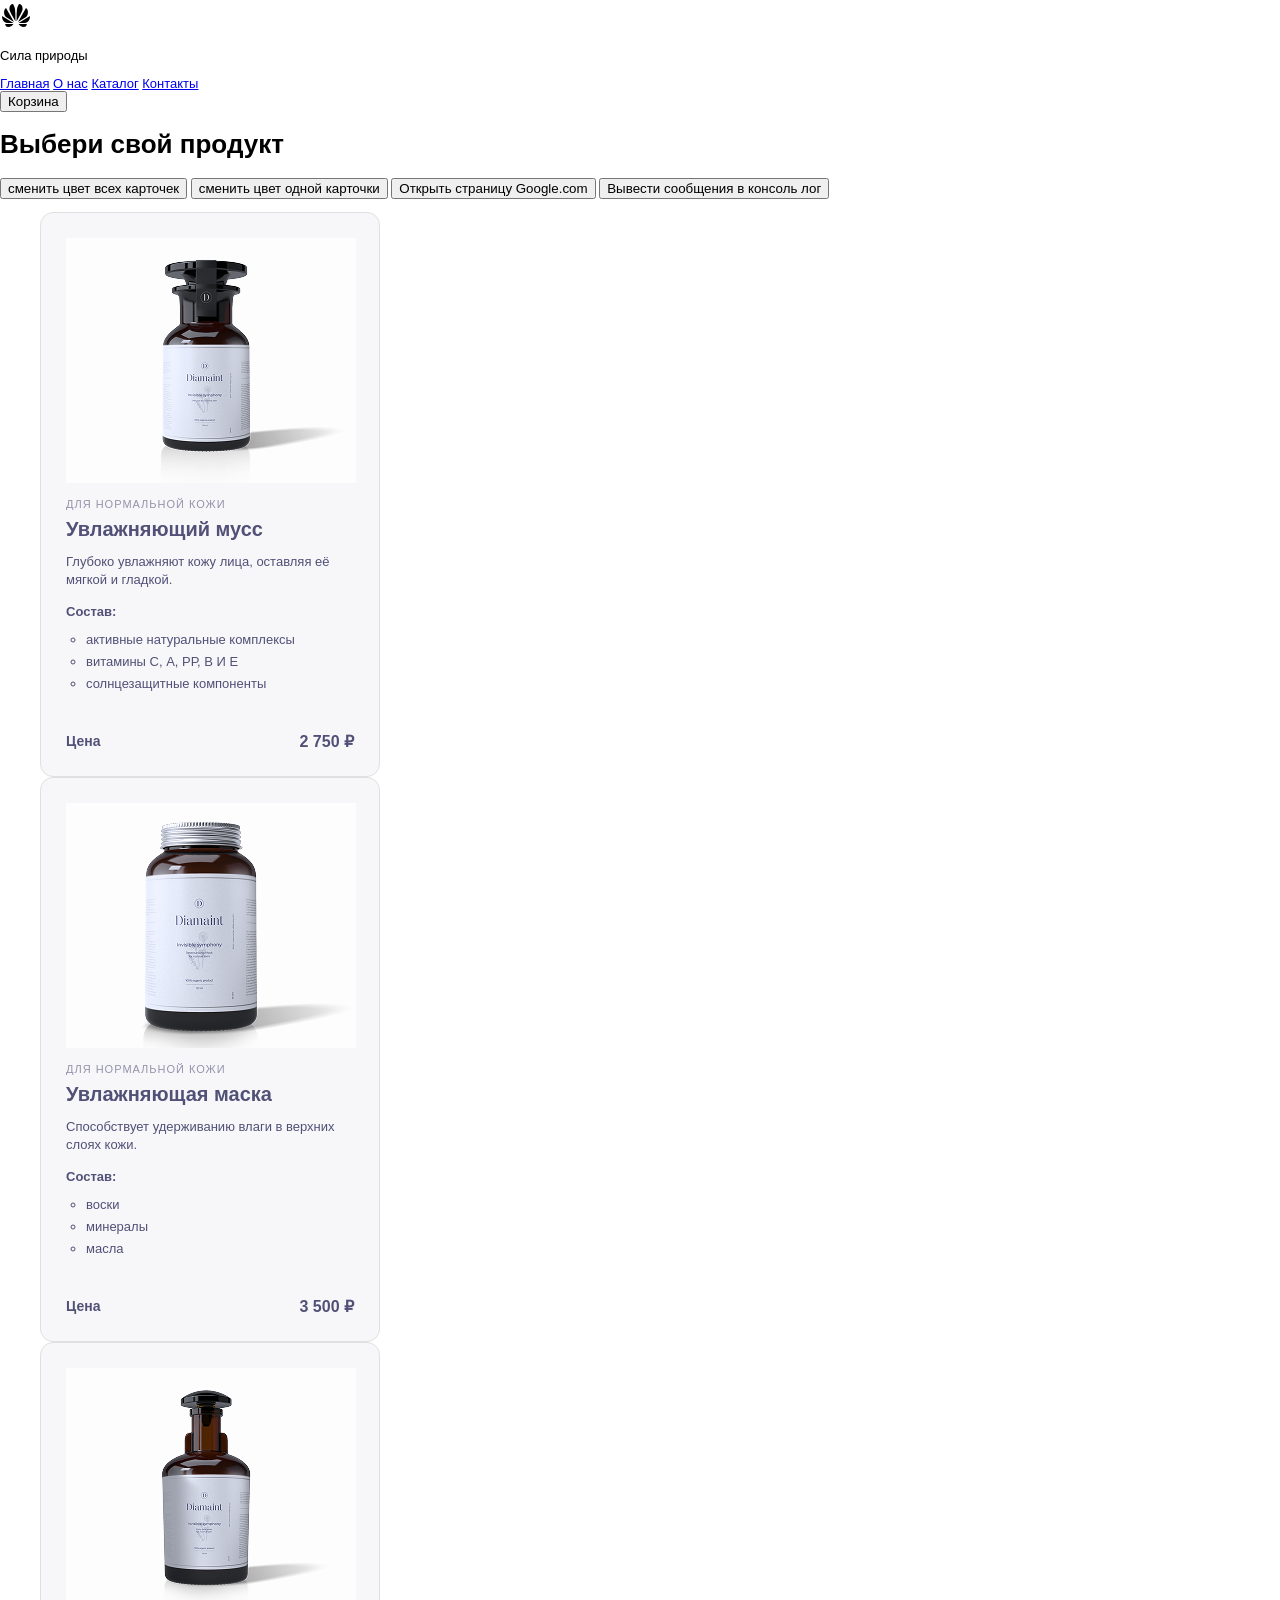
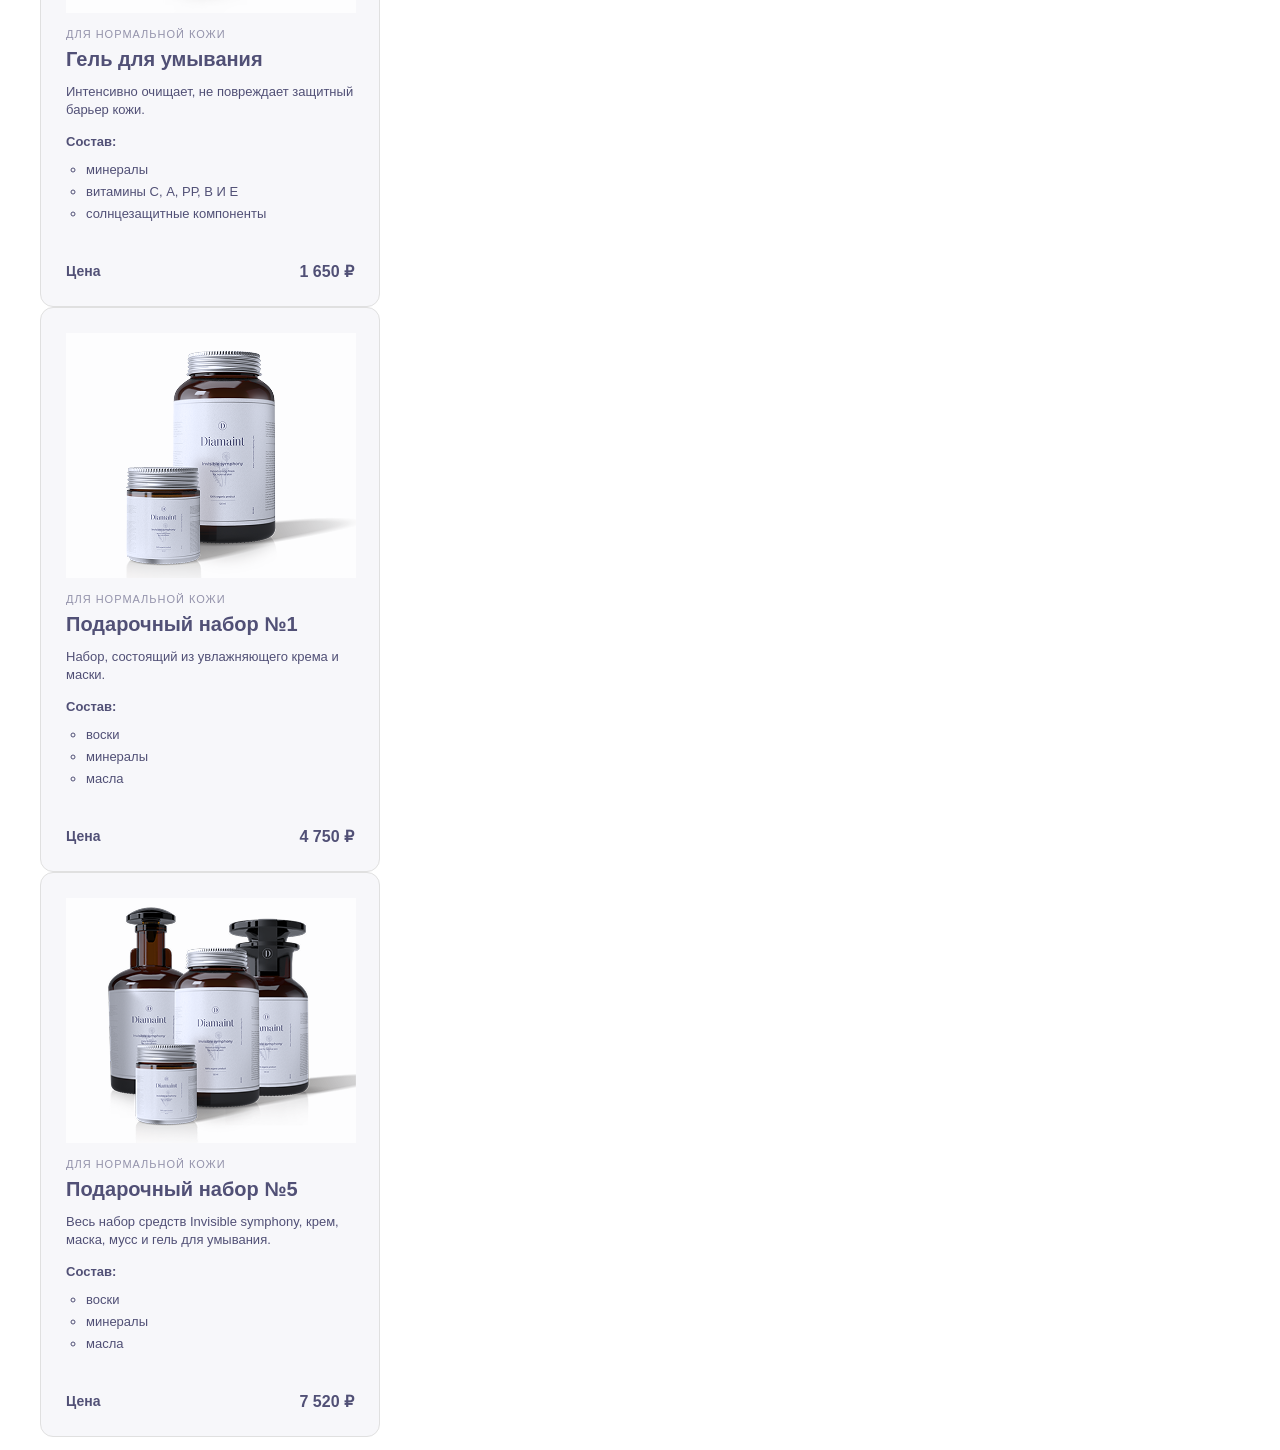
==== index.html @ 5fe81c6a "Merge branch 'main' into feature/06-homework" ====
<!DOCTYPE html>
<html lang="en">
<head>
    <meta charset="UTF-8">
    <meta name="viewport" content="width=device-width, initial-scale=1.0">
    <link rel="stylesheet" href="style.css">
    <title>Увлажняющий мусс</title>
</head>
<body>
    <header class="header">
        <div class="header__container">

        <div class="header__logo-container">
            <img src="img/ic2.png" alt="#" class="header__logo-img">
            <p class="header__logo-text">Сила природы</p>
         </div>

         <nav class="header__menu">
            <a href="#" class="header__menu-link">Главная</a>
            <a href="#" class="header__menu-link">О нас</a>
            <a href="#" class="header__menu-link">Каталог</a>
            <a href="#" class="header__menu-link">Контакты</a>
        </nav>
        <button class="header__cart-btn">Корзина</button>

    </header>

    <main class="catalog-container">
       
        <h1 class="catalog-title">Выбери свой продукт</h1>
         <button id="change-color-all-card">сменить цвет  всех карточек</button>
         <button id="change-color-first-card">сменить цвет одной карточки</button>
         <button id="open-gogle">Открыть страницу Google.com</button>
          <button id="autput-console-log">Вывести сообщения в консоль лог</button>
        

        <ul class="product-grid">
            
            
            <!-- Карточка 1 -->
            <li class="product-card product-card--featured">
                <img src="img/photo 1 (1).png" class="product-card__image" alt="Товар Увлажняющий мусс"/>
                <span class="product-card__category">для нормальной кожи</span>
                <h2 class="product-card__title">Увлажняющий мусс</h2>
                <p class="product-card__description">Глубоко увлажняют кожу лица, оставляя её мягкой и гладкой.</p>
                <span class="product-card__compound-label">Состав:</span>
                <ul class="product-card__composition">
                    <li>активные натуральные комплексы</li>
                    <li>витамины С, А, РР, В И Е</li>
                    <li>солнцезащитные компоненты</li>
                </ul>
                <div class="product-card__price-block">
                    <b class="product-card__price-text">Цена</b>
                    <span class="product-card__price-value">2 750 ₽</span>
                </div>   
            </li>

            <!-- Карточка 2 -->
            <li class="product-card">
                <img src="img/photo 2.png" class="product-card__image" alt="Товар Увлажняющая маска" />
                <span class="product-card__category">для нормальной кожи</span>
                <h2 class="product-card__title">Увлажняющая маска</h2>
                <p class="product-card__description">Способствует удерживанию влаги в верхних слоях кожи.</p>
                <span class="product-card__compound-label">Состав:</span>
                <ul class="product-card__composition">
                    <li>воски</li>
                    <li>минералы</li>
                    <li>масла</li>
                </ul>
                <div class="product-card__price-block">
                    <b class="product-card__price-text">Цена</b>
                    <span class="product-card__price-value">3 500 ₽</span>
                </div>    
            </li>
            
            <!-- Карточка 3 -->
            <li class="product-card">
                <img src="img/photo 3.png" class="product-card__image" alt="Товар Гель для умывания"/>
                <span class="product-card__category">для нормальной кожи</span>
                <h2 class="product-card__title">Гель для умывания</h2>
                <p class="product-card__description">Интенсивно очищает, не повреждает защитный барьер кожи.</p>
                <span class="product-card__compound-label">Состав:</span>
                <ul class="product-card__composition">
                    <li>минералы</li>
                    <li>витамины С, А, РР, В И Е</li>
                    <li>солнцезащитные компоненты</li>
                </ul>
                <div class="product-card__price-block">
                    <b class="product-card__price-text">Цена</b>
                    <span class="product-card__price-value">1 650 ₽</span>
                </div>     
            </li>

            <!-- Карточка 4 -->
            <li class="product-card">
                <img src="img/photo 4.png" class="product-card__image" alt="Товар Подарочный набор №1"/>
                <span class="product-card__category">для нормальной кожи</span>
                <h2 class="product-card__title">Подарочный набор №1</h2>
                <p class="product-card__description">Набор, состоящий из увлажняющего крема и маски.</p>
                <span class="product-card__compound-label">Состав:</span>
                <ul class="product-card__composition">
                    <li>воски</li>
                    <li>минералы</li>
                    <li>масла</li>
                </ul>
                <div class="product-card__price-block">
                    <b class="product-card__price-text">Цена</b>
                    <span class="product-card__price-value">4 750 ₽</span>
                </div>     
            </li>

            <!-- Карточка 5 -->
            <li class="product-card">
                <img src="img/photo 5.png" class="product-card__image" alt="Товар Подарочный набор №5"/>
                <span class="product-card__category">для нормальной кожи</span>
                <h2 class="product-card__title">Подарочный набор №5</h2>
                <p class="product-card__description">Весь набор средств Invisible symphony, крем, маска, мусс и гель для умывания.</p>
                <span class="product-card__compound-label">Состав:</span>
                <ul class="product-card__composition">
                    <li>воски</li>
                    <li>минералы</li>
                    <li>масла</li>
                </ul>
                <div class="product-card__price-block">
                    <b class="product-card__price-text">Цена</b>
                    <span class="product-card__price-value">7 520 ₽</span>
                </div>    
            </li>

        </ul>
    </main>
    <script src="/main.js"></script>
</body>
</html>
---- style.css ----
body {
    font-family: 'Montserrat', sans-serif;
    font-size: 13px;
    background-color: #fff;
    margin: 0;
}
.container {
    width: 1110px;
    margin: 0 auto;

}
.catalog_container {
    background-image: url(/img/bg\ 1@2x.png);
    background-repeat: no-repeat;
    background-position: 0 0;
    padding-top: 220px;
    
}

/* Блок каталога */
.catalog {
    min-width: 1200px;
    margin: 0 auto;
    padding-top: 220px;
    background-image: url('img/bg bg 1@2x.png'); 
    background-repeat: no-repeat;
    background-position: 40% 210px;
    background-size: 790px 697px; 
}

.catalog__title {
     margin-top: 0;
    margin-bottom: 49px;
    font-size: 70px;
    font-weight: 400;
    line-height: 78px;
    text-align: center;
    color: rgba(81, 80, 118, 1);
    
}

.catalog__list {
    display: flex;
    justify-content: center;
    flex-wrap: wrap;
    gap: 30px;
    margin: 0 auto;
    padding: 0;
    max-width: 1100px;
    list-style: none;
}

/* Блок карточки товара */
.product-card {
    background-color:#F7F7FA;
    width: 340px;
    border-radius: 13px;
    padding: 25px;
    box-sizing: border-box;
    border: 1px solid #e0e0e0;
    
    /* Флекс для выравнивания нижней цены */
    display: flex;
    flex-direction: column;
    
    transition: transform 0.3s ease, box-shadow 0.3s ease, border-color 0.3s ease;
    cursor: pointer;
}

/* Элементы карточки и управление отступами (margin-bottom) */
.product-card__image {
    width: 290px;
    display: block;
    margin: 0 auto 15px;
}

.product-card__category {
    color: rgba(81, 80, 118, 0.6);
    font-size: 11px;
    text-transform: uppercase;
    letter-spacing: 1px;
    margin-bottom: 8px;
}

.product-card__title {
    font-size: 20px;
    font-weight: 700;
    color: rgba(81, 80, 118, 1);
    margin: 0 0 12px 0;
}

.product-card__description {
    color: rgba(81, 80, 118, 1);
    font-size: 13px;
    line-height: 18px;
    margin: 0 0 15px 0;
}

.product-card__compound-label {
    color: rgba(81, 80, 118, 1);
    font-weight: 700;
    margin-bottom: 8px;
}

.product-card__composition {
    color: rgba(81, 80, 118, 1);
    font-size: 13px;
    line-height: 18px;
    margin: 0 0 20px 0;
    padding-left: 20px;
}

.product-card__composition > li {
    margin: 4px 0;
}

/* Нижний блок с ценой */
.product-card__price-block {
    margin-top: auto; /* Прижимает блок к самому низу карточки */
    display: flex;
    justify-content: space-between;
    align-items: center;
    padding-top: 15px;
  
}

.product-card__price-text {
    color: rgba(81, 80, 118, 1);
    font-weight: 700;
    font-size: 14px;
}

.product-card__price-value {
    color: rgba(81, 80, 118, 1);
    font-weight: 700;
    font-size: 16px;
}
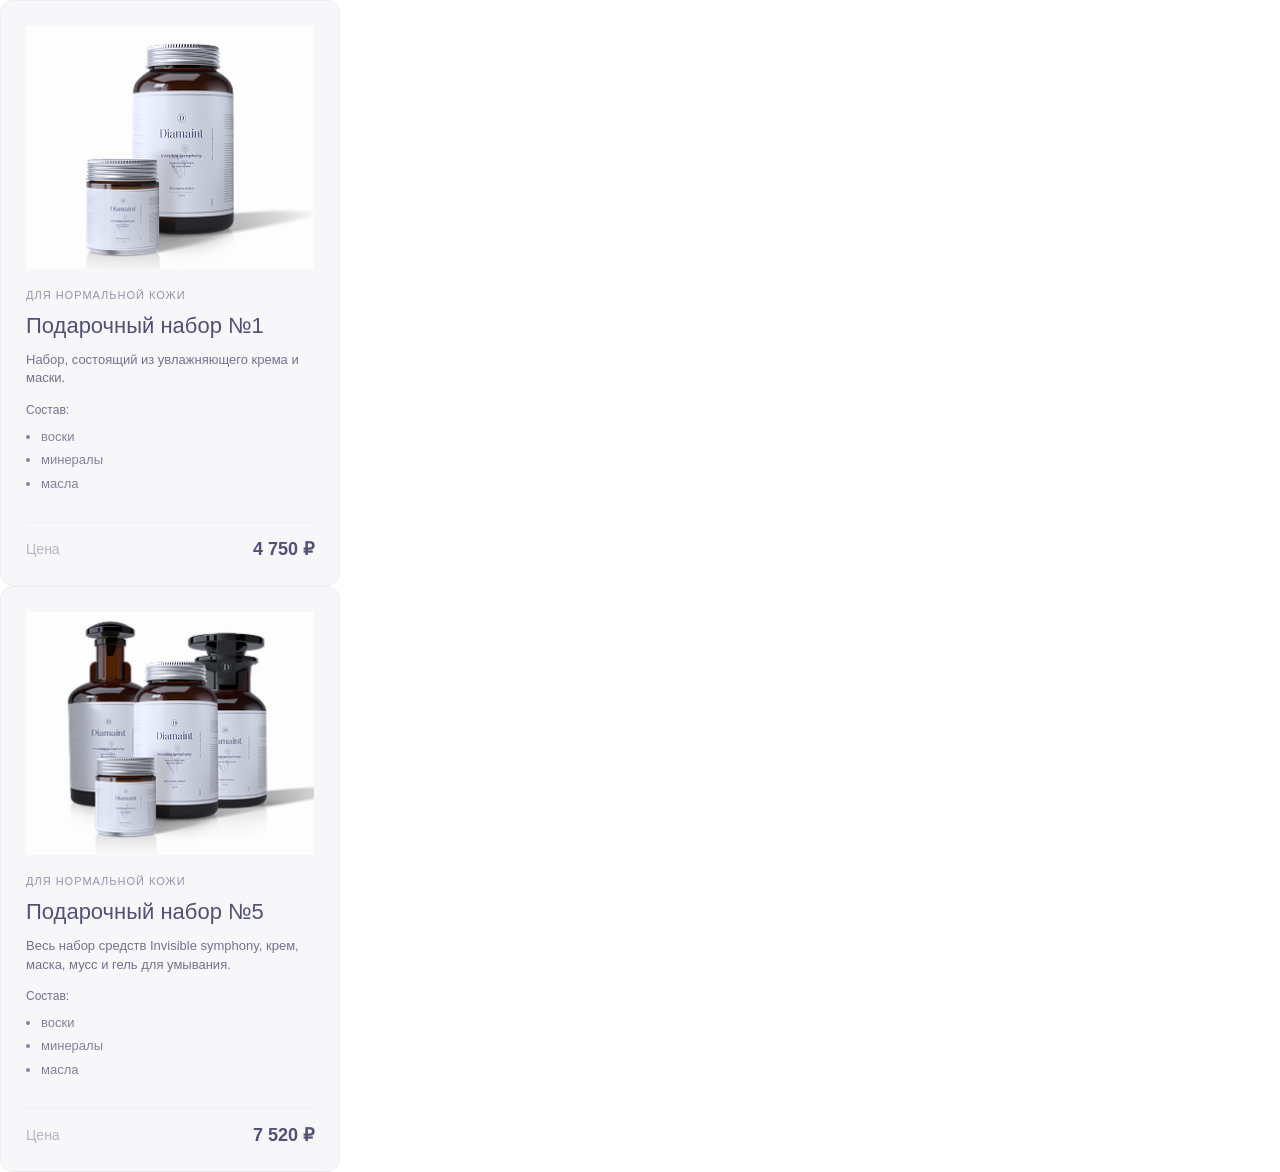
==== commit 511a4a84: "Merge branch 'main' into feature/08-homework" ====
--- a/index.html
+++ b/index.html
@@ -7,89 +7,8 @@
     <title>Увлажняющий мусс</title>
 </head>
 <body>
-    <header class="header">
-        <div class="header__container">
-
-        <div class="header__logo-container">
-            <img src="img/ic2.png" alt="#" class="header__logo-img">
-            <p class="header__logo-text">Сила природы</p>
-         </div>
-
-         <nav class="header__menu">
-            <a href="#" class="header__menu-link">Главная</a>
-            <a href="#" class="header__menu-link">О нас</a>
-            <a href="#" class="header__menu-link">Каталог</a>
-            <a href="#" class="header__menu-link">Контакты</a>
-        </nav>
-        <button class="header__cart-btn">Корзина</button>
-
-    </header>
-
-    <main class="catalog-container">
-       
-        <h1 class="catalog-title">Выбери свой продукт</h1>
-         <button id="change-color-all-card">сменить цвет  всех карточек</button>
-         <button id="change-color-first-card">сменить цвет одной карточки</button>
-         <button id="open-gogle">Открыть страницу Google.com</button>
-          <button id="autput-console-log">Вывести сообщения в консоль лог</button>
-        
-
-        <ul class="product-grid">
-            
-            
-            <!-- Карточка 1 -->
-            <li class="product-card product-card--featured">
-                <img src="img/photo 1 (1).png" class="product-card__image" alt="Товар Увлажняющий мусс"/>
-                <span class="product-card__category">для нормальной кожи</span>
-                <h2 class="product-card__title">Увлажняющий мусс</h2>
-                <p class="product-card__description">Глубоко увлажняют кожу лица, оставляя её мягкой и гладкой.</p>
-                <span class="product-card__compound-label">Состав:</span>
-                <ul class="product-card__composition">
-                    <li>активные натуральные комплексы</li>
-                    <li>витамины С, А, РР, В И Е</li>
-                    <li>солнцезащитные компоненты</li>
-                </ul>
-                <div class="product-card__price-block">
-                    <b class="product-card__price-text">Цена</b>
-                    <span class="product-card__price-value">2 750 ₽</span>
-                </div>   
-            </li>
-
-            <!-- Карточка 2 -->
-            <li class="product-card">
-                <img src="img/photo 2.png" class="product-card__image" alt="Товар Увлажняющая маска" />
-                <span class="product-card__category">для нормальной кожи</span>
-                <h2 class="product-card__title">Увлажняющая маска</h2>
-                <p class="product-card__description">Способствует удерживанию влаги в верхних слоях кожи.</p>
-                <span class="product-card__compound-label">Состав:</span>
-                <ul class="product-card__composition">
-                    <li>воски</li>
-                    <li>минералы</li>
-                    <li>масла</li>
-                </ul>
-                <div class="product-card__price-block">
-                    <b class="product-card__price-text">Цена</b>
-                    <span class="product-card__price-value">3 500 ₽</span>
-                </div>    
-            </li>
-            
-            <!-- Карточка 3 -->
-            <li class="product-card">
-                <img src="img/photo 3.png" class="product-card__image" alt="Товар Гель для умывания"/>
-                <span class="product-card__category">для нормальной кожи</span>
-                <h2 class="product-card__title">Гель для умывания</h2>
-                <p class="product-card__description">Интенсивно очищает, не повреждает защитный барьер кожи.</p>
-                <span class="product-card__compound-label">Состав:</span>
-                <ul class="product-card__composition">
-                    <li>минералы</li>
-                    <li>витамины С, А, РР, В И Е</li>
-                    <li>солнцезащитные компоненты</li>
-                </ul>
-                <div class="product-card__price-block">
-                    <b class="product-card__price-text">Цена</b>
-                    <span class="product-card__price-value">1 650 ₽</span>
-                </div>     
-            </li>
+    
+<script src="homework-8.js"></script>
 
             <!-- Карточка 4 -->
             <li class="product-card">
--- a/style.css
+++ b/style.css
@@ -1,77 +1,150 @@
+*{
+    margin: 0;
+    padding: 0;
+    box-sizing: border-box;
+    font-family: 'Montserrat', 'Arial', sans-serif; 
+}
+
+
 body {
-    font-family: 'Montserrat', sans-serif;
     font-size: 13px;
     background-color: #fff;
-    margin: 0;
-}
-.container {
-    width: 1110px;
+    color: rgba(81, 80, 118, 1);
+}
+
+/* Шапка сайта */
+.header {
+    width: 100%;
+    background-color: #fff;
+    box-shadow: 0 2px 5px rgba(0, 0, 0, 0.05);
+}
+
+.header__container {
+    max-width: 1200px; /* Заменено с min-width для адаптивности */
+    width: 100%;
     margin: 0 auto;
-
-}
-.catalog_container {
-    background-image: url(/img/bg\ 1@2x.png);
-    background-repeat: no-repeat;
-    background-position: 0 0;
-    padding-top: 220px;
-    
-}
-
-/* Блок каталога */
-.catalog {
-    min-width: 1200px;
+    padding: 15px 20px;
+    display: flex;
+    justify-content: space-between;
+    align-items: center;
+}
+
+.header__logo-container {
+    display: flex;
+    align-items: center;
+    flex-direction: column;
+    gap: 2px;
+}
+
+.header__logo-img {
+    width: 60px;
+    height: auto;
+}
+
+.header__logo-text {
+     margin: 0;
+     text-transform: uppercase;
+    font-weight: bold;
+    font-size: 11px; /* Немного уменьшили для изящности */
+    color: #333333;
+    text-align: center; /* Центрируем текст относительно картинки */
+    line-height: 1.2;
+    letter-spacing: 2px;
+}
+
+.header__menu {
+    display: flex;
+    gap: 25px;
+}
+
+.header__menu-link {
+    text-decoration: none;
+    color: #555555;
+    font-size: 16px;
+    transition: color 0.3s ease;
+}
+
+.header__menu-link:hover {
+   color: #f8c808;
+   cursor: pointer;
+}
+
+.header__cart-btn {
+    background-color: #1c1b1b; 
+    color: #ffffff; 
+    border: none; 
+    padding: 10px 20px; 
+    border-radius: 4px;
+    font-size: 15px; 
+    transition: background-color 0.3s ease, transform 0.2s ease; 
+    cursor: pointer;
+}
+
+.header__cart-btn:hover {
+    background-color: #f9b90b;
+}
+
+.header__cart-btn:active {
+    transform: scale(0.97);
+}
+
+/* Главный контейнер каталога */
+.catalog-container {
+    max-width: 1200px;
+    width: 100%;
     margin: 0 auto;
-    padding-top: 220px;
+    padding: 80px 20px;
+    /* Фоновые одуванчики как на макете */
     background-image: url('img/bg bg 1@2x.png'); 
     background-repeat: no-repeat;
-    background-position: 40% 210px;
-    background-size: 790px 697px; 
-}
-
-.catalog__title {
-     margin-top: 0;
-    margin-bottom: 49px;
-    font-size: 70px;
+    background-position: top center;
+    background-size: contain; 
+}
+
+/* Заголовок "Выбери свой продукт" */
+.catalog-title {
+    margin-bottom: 50px;
+    font-size: 48px; /* Уменьшено для соответствия макету */
     font-weight: 400;
-    line-height: 78px;
     text-align: center;
     color: rgba(81, 80, 118, 1);
-    
-}
-
-.catalog__list {
+}
+
+/* Сетка карточек (Оптимизировано под Flexbox/Grid) */
+.product-grid {
     display: flex;
     justify-content: center;
     flex-wrap: wrap;
     gap: 30px;
-    margin: 0 auto;
     padding: 0;
-    max-width: 1100px;
     list-style: none;
 }
 
-/* Блок карточки товара */
+/* Карточка товара */
 .product-card {
-    background-color:#F7F7FA;
+    background-color: #F7F7FA;
     width: 340px;
     border-radius: 13px;
     padding: 25px;
-    box-sizing: border-box;
-    border: 1px solid #e0e0e0;
-    
-    /* Флекс для выравнивания нижней цены */
+    /* Вместо border ставим легкую тень, либо оставляем border по дизайну */
+    border: 1px solid #ededf2; 
     display: flex;
     flex-direction: column;
-    
-    transition: transform 0.3s ease, box-shadow 0.3s ease, border-color 0.3s ease;
+    transition: transform 0.3s ease, box-shadow 0.3s ease;
     cursor: pointer;
 }
 
-/* Элементы карточки и управление отступами (margin-bottom) */
+.product-card:hover {
+    transform: translateY(-5px);
+    box-shadow: 0 10px 20px rgba(81, 80, 118, 0.08);
+}
+
+/* Элементы карточки */
 .product-card__image {
-    width: 290px;
+    max-width: 100%;
+    height: auto;
     display: block;
-    margin: 0 auto 15px;
+    margin: 0 auto 20px;
 }
 
 .product-card__category {
@@ -79,59 +152,59 @@
     font-size: 11px;
     text-transform: uppercase;
     letter-spacing: 1px;
-    margin-bottom: 8px;
+    margin-bottom: 12px;
 }
 
 .product-card__title {
-    font-size: 20px;
-    font-weight: 700;
-    color: rgba(81, 80, 118, 1);
-    margin: 0 0 12px 0;
+    font-size: 22px;
+    font-weight: 500;
+    color: rgba(81, 80, 118, 1);
+    margin-bottom: 12px;
 }
 
 .product-card__description {
-    color: rgba(81, 80, 118, 1);
+    color: rgba(81, 80, 118, 0.8);
     font-size: 13px;
-    line-height: 18px;
-    margin: 0 0 15px 0;
+    line-height: 1.4;
+    margin-bottom: 15px;
 }
 
 .product-card__compound-label {
-    color: rgba(81, 80, 118, 1);
-    font-weight: 700;
-    margin-bottom: 8px;
+    color: rgba(81, 80, 118, 0.8);
+    font-size: 12px;
+    margin-bottom: 6px;
 }
 
 .product-card__composition {
-    color: rgba(81, 80, 118, 1);
+    color: rgba(81, 80, 118, 0.7);
     font-size: 13px;
-    line-height: 18px;
-    margin: 0 0 20px 0;
-    padding-left: 20px;
+    line-height: 1.5;
+    margin-bottom: 25px;
+    padding-left: 15px;
 }
 
 .product-card__composition > li {
     margin: 4px 0;
 }
 
-/* Нижний блок с ценой */
+/* Стоимость внизу */
 .product-card__price-block {
-    margin-top: auto; /* Прижимает блок к самому низу карточки */
+    margin-top: auto; /* Прижимает к низу */
     display: flex;
     justify-content: space-between;
     align-items: center;
     padding-top: 15px;
-  
+    border-top: 1px solid rgba(81, 80, 118, 0.05); /* Легкое разделение */
 }
 
 .product-card__price-text {
+    color: rgba(81, 80, 118, 0.4);
+    font-weight: 400;
+    font-size: 14px;
+}
+
+.product-card__price-value {
     color: rgba(81, 80, 118, 1);
     font-weight: 700;
-    font-size: 14px;
-}
-
-.product-card__price-value {
-    color: rgba(81, 80, 118, 1);
-    font-weight: 700;
-    font-size: 16px;
-}
+    font-size: 18px;
+}
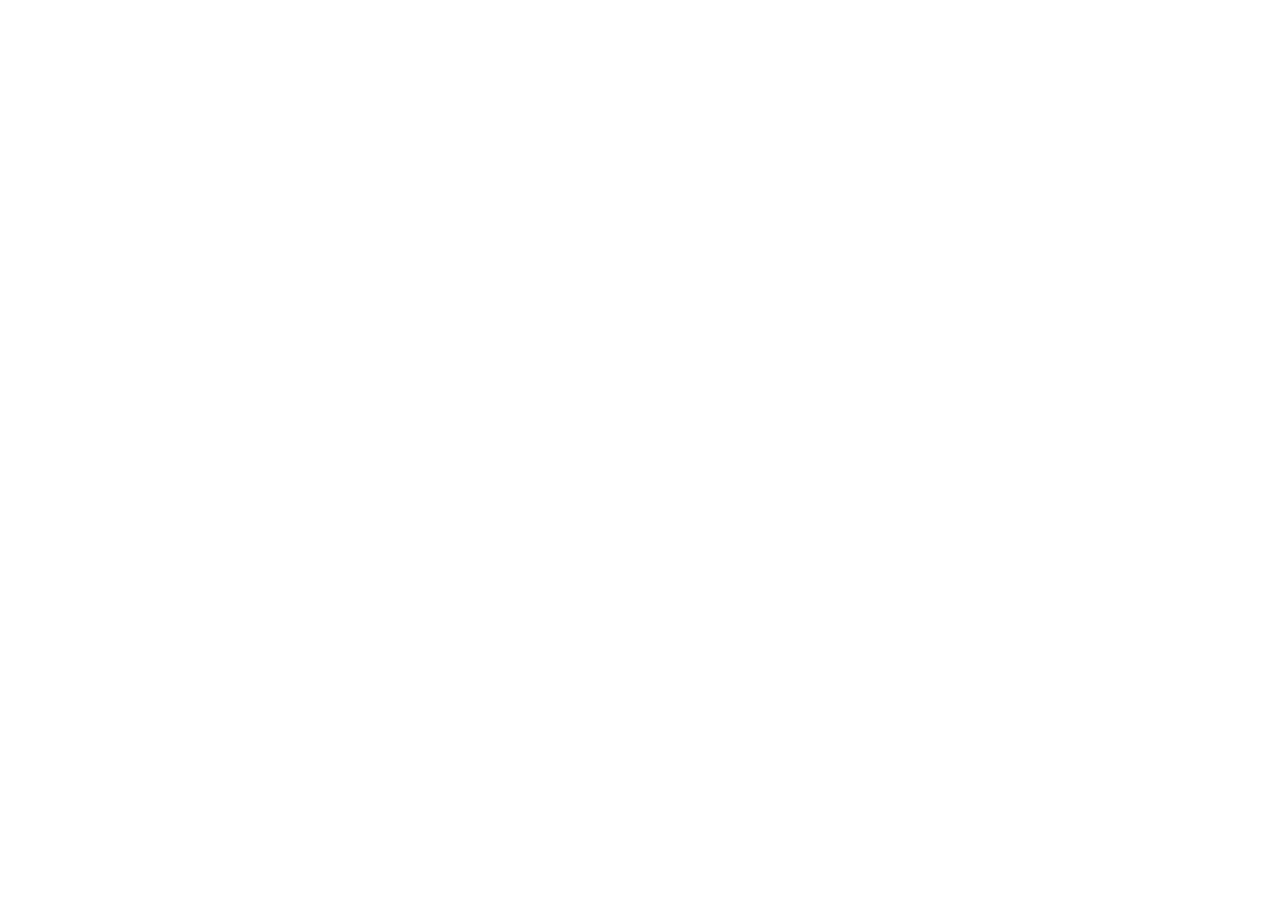
==== commit 1b4440aa: "Merge branch 'main' into feature/09-homework" ====
--- a/index.html
+++ b/index.html
@@ -8,49 +8,8 @@
 </head>
 <body>
     
-<script src="homework-8.js"></script>
-
-            <!-- Карточка 4 -->
-            <li class="product-card">
-                <img src="img/photo 4.png" class="product-card__image" alt="Товар Подарочный набор №1"/>
-                <span class="product-card__category">для нормальной кожи</span>
-                <h2 class="product-card__title">Подарочный набор №1</h2>
-                <p class="product-card__description">Набор, состоящий из увлажняющего крема и маски.</p>
-                <span class="product-card__compound-label">Состав:</span>
-                <ul class="product-card__composition">
-                    <li>воски</li>
-                    <li>минералы</li>
-                    <li>масла</li>
-                </ul>
-                <div class="product-card__price-block">
-                    <b class="product-card__price-text">Цена</b>
-                    <span class="product-card__price-value">4 750 ₽</span>
-                </div>     
-            </li>
-
-            <!-- Карточка 5 -->
-            <li class="product-card">
-                <img src="img/photo 5.png" class="product-card__image" alt="Товар Подарочный набор №5"/>
-                <span class="product-card__category">для нормальной кожи</span>
-                <h2 class="product-card__title">Подарочный набор №5</h2>
-                <p class="product-card__description">Весь набор средств Invisible symphony, крем, маска, мусс и гель для умывания.</p>
-                <span class="product-card__compound-label">Состав:</span>
-                <ul class="product-card__composition">
-                    <li>воски</li>
-                    <li>минералы</li>
-                    <li>масла</li>
-                </ul>
-                <div class="product-card__price-block">
-                    <b class="product-card__price-text">Цена</b>
-                    <span class="product-card__price-value">7 520 ₽</span>
-                </div>    
-            </li>
-
-        </ul>
-    </main>
-    <script src="/main.js"></script>
-</body>
-</html>
 
 
+<script type="module" src="homework-9.js"></script>
 
+
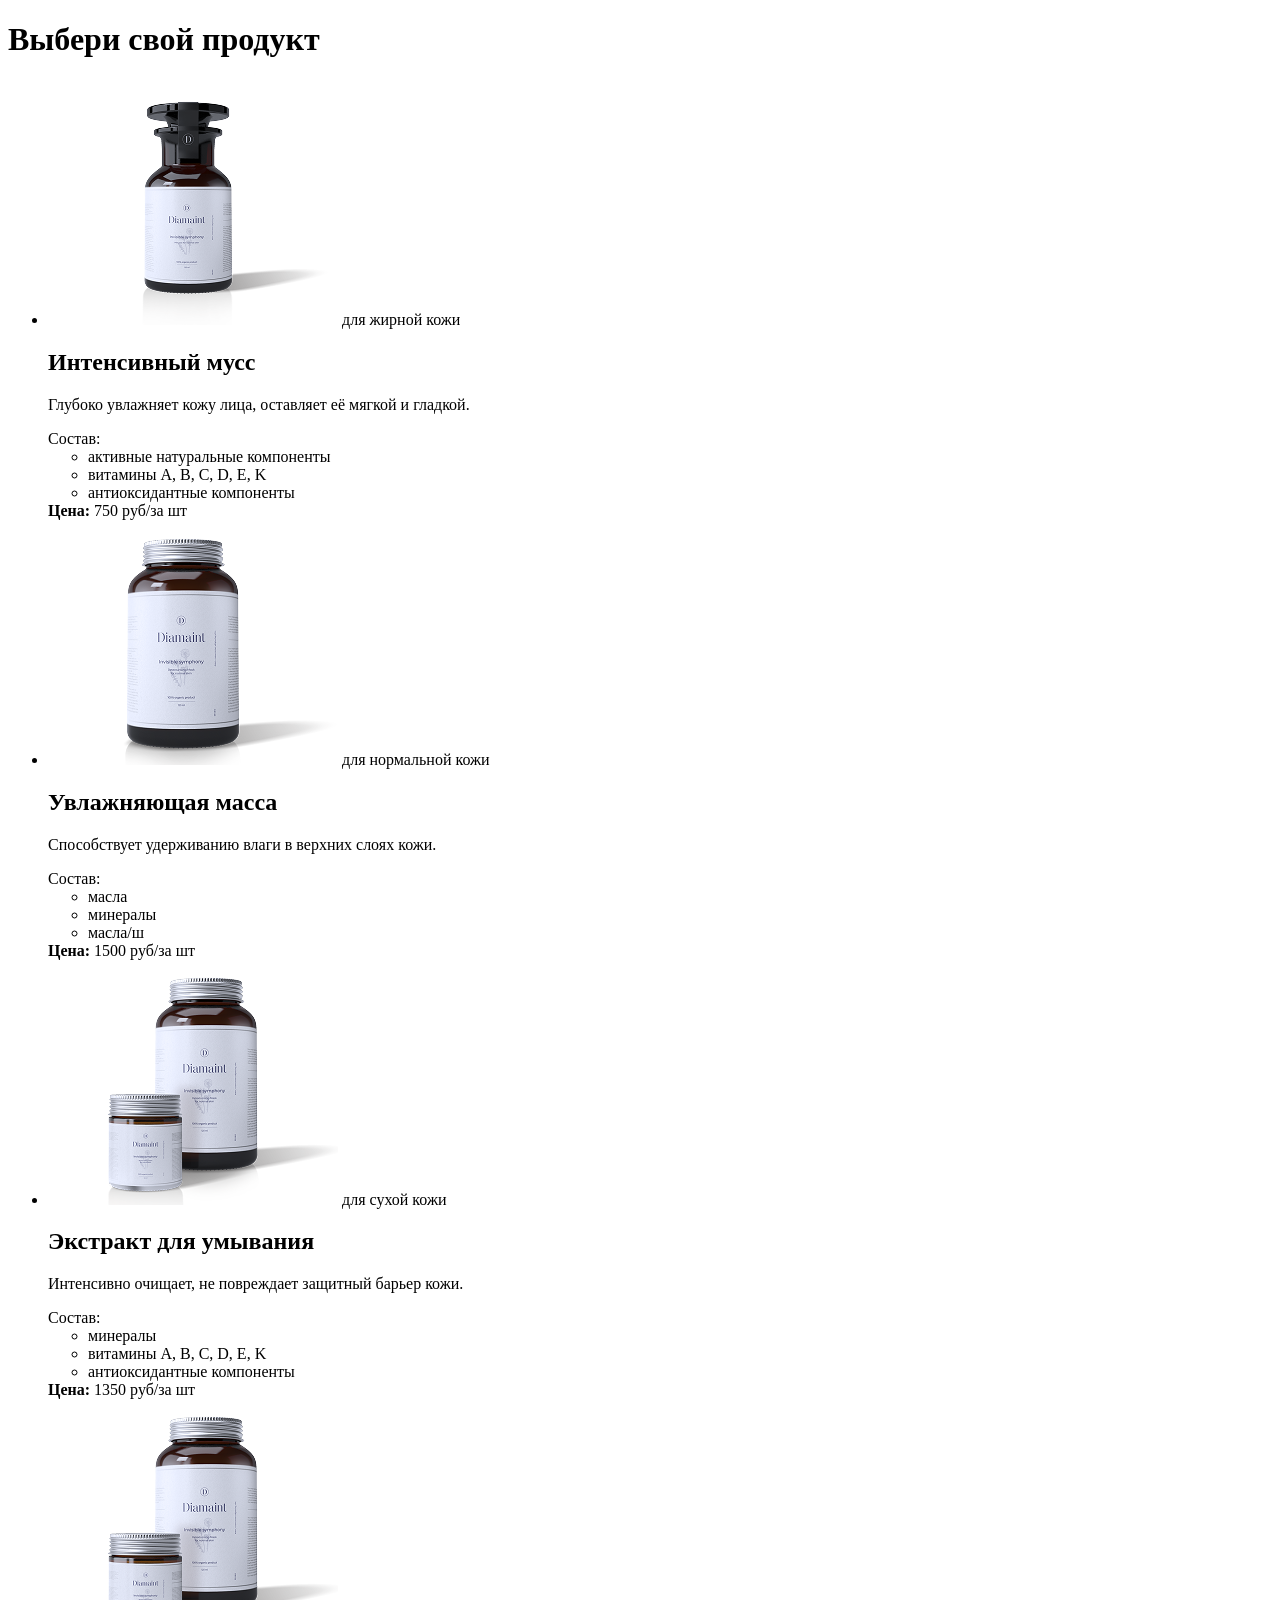
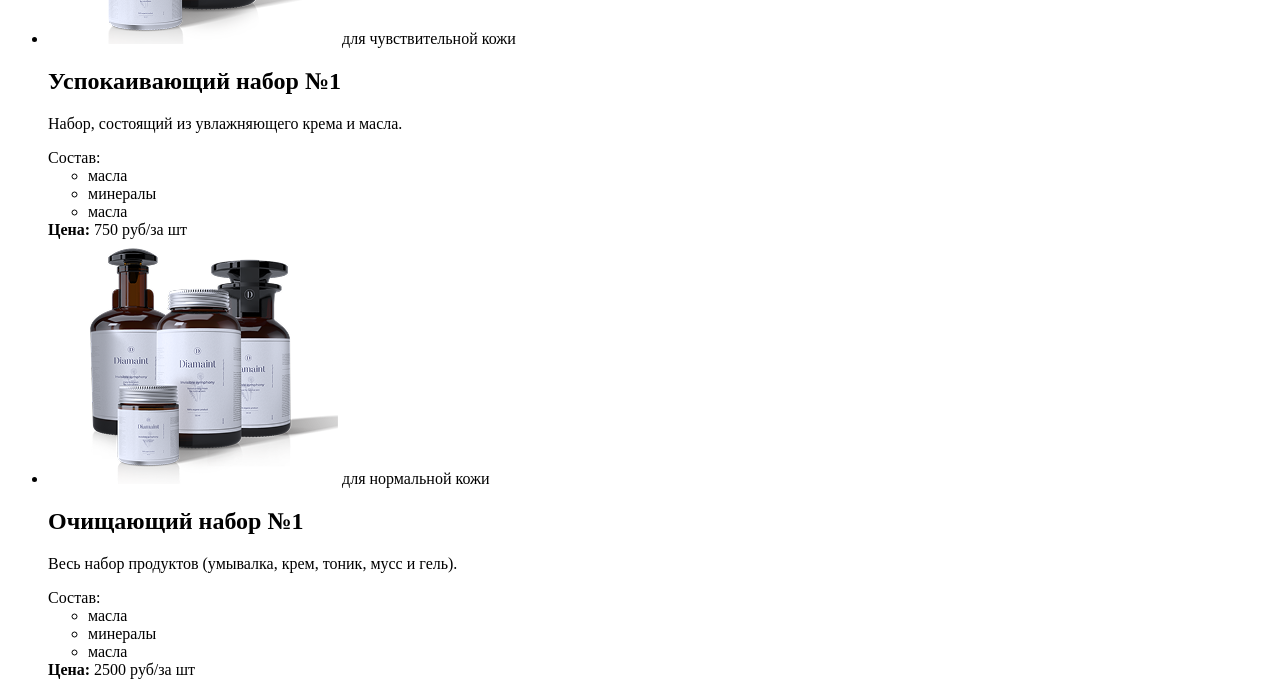
==== commit b929041f: "Merge branch 'main' into feature/10-homework" ====
--- a/index.html
+++ b/index.html
@@ -3,13 +3,19 @@
 <head>
     <meta charset="UTF-8">
     <meta name="viewport" content="width=device-width, initial-scale=1.0">
-    <link rel="stylesheet" href="style.css">
-    <title>Увлажняющий мусс</title>
+    <title>Document</title>
 </head>
 <body>
+<div class="main-container">
+
+<h1 class="title">Выбери свой продукт </h1>
+
+<ul class="products-list">
     
+   
+</ul>
+</div>
 
-
-<script type="module" src="homework-9.js"></script>
-
-
+<script type="module" src="/homework-10.js"></script>
+</body>
+</html>
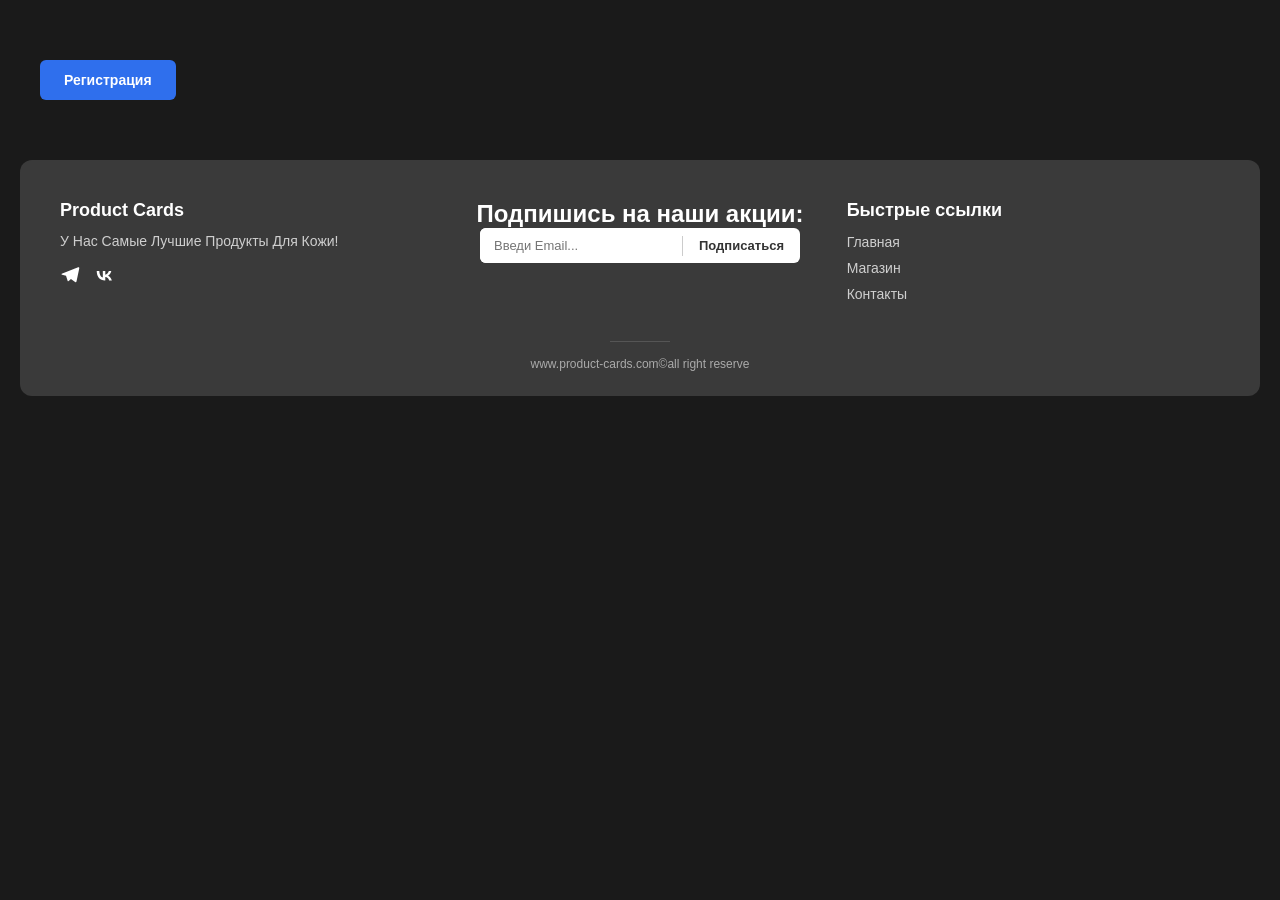
==== commit 9e3f04b8: "Merge pull request #18 from yasa95vaaaa-afk/feature/11-homework (Homework №11)Верстка footer" ====
--- a/index.html
+++ b/index.html
@@ -1,21 +1,106 @@
-<!DOCTYPE html>
-<html lang="en">
+
+  <!DOCTYPE html>
+<html lang="ru">
 <head>
-    <meta charset="UTF-8">
-    <meta name="viewport" content="width=device-width, initial-scale=1.0">
-    <title>Document</title>
+  <meta charset="UTF-8">
+  <meta name="viewport" content="width=device-width, initial-scale=1.0">
+  <title>Уровень 1 — Footer</title>
+  <link rel="stylesheet" href="style.css">
 </head>
 <body>
-<div class="main-container">
 
-<h1 class="title">Выбери свой продукт </h1>
+  <!-- Здесь по заданию должен быть основной контент страницы -->
+  <main>
+    <button type="button" class="btn-primary" id="openModalBtn">Регистрация</button>
+  </main>
 
-<ul class="products-list">
-    
-   
-</ul>
-</div>
+  <div class="overlay" id="overlay"></div>
 
-<script type="module" src="/homework-10.js"></script>
+  <div class="modal" id="registerModal">
+    <button type="button" class="modal__close" id="closeModalBtn" aria-label="Закрыть">&times;</button>
+    <h2 class="modal__title">Регистрация</h2>
+
+    <form class="register-form" id="registerForm" novalidate>
+
+      <label for="firstName">Имя</label>
+      <input type="text" id="firstName" name="firstName" placeholder="Введите имя" required>
+
+      <label for="lastName">Фамилия</label>
+      <input type="text" id="lastName" name="lastName" placeholder="Введите фамилию" required>
+
+      <label for="birthDate">Дата рождения</label>
+      <input type="date" id="birthDate" name="birthDate" required>
+
+      <label for="login">Логин</label>
+      <input type="text" id="login" name="login" placeholder="Придумайте логин" minlength="3" required>
+
+      <label for="password">Пароль</label>
+      <input type="password" id="password" name="password" placeholder="Придумайте пароль" minlength="6" required>
+
+      <label for="passwordRepeat">Повторите пароль</label>
+      <input type="password" id="passwordRepeat" name="passwordRepeat" placeholder="Повторите пароль" minlength="6" required>
+
+      <p class="register-form__error" id="registerError" role="alert"></p>
+
+      <button type="submit" class="btn-primary">Зарегистрироваться</button>
+    </form>
+  </div>
+
+  <footer class="footer">
+    <div class="footer__inner">
+
+      <div class="footercol footerbrand">
+        <h2 class="footer__title">Product Cards</h2>
+        <p class="footer__text">У Нас Самые Лучшие Продукты Для Кожи!</p>
+        <nav class="footer__social" aria-label="Социальные сети">
+          <a href="#" class="footer__social-link" aria-label="Telegram">
+            <svg width="20" height="20" viewBox="0 0 24 24" fill="currentColor" aria-hidden="true">
+              <path d="M21.05 2.93 2.75 10.06c-1.25.5-1.24 1.2-.23 1.51l4.7 1.47 1.82 5.6c.22.6.11.85.75.85.5 0 .72-.23.99-.5l2.37-2.3 4.93 3.64c.9.5 1.55.24 1.78-.84l3.22-15.16c.34-1.33-.5-1.93-1.35-1.55Z"/>
+            </svg>
+          </a>
+          <a href="#" class="footer__social-link" aria-label="ВКонтакте">
+            <svg width="20" height="20" viewBox="0 0 24 24" fill="currentColor" aria-hidden="true">
+              <path d="M13.16 18.5c-6.2 0-9.75-4.26-9.9-11.35h3.13c.1 5.14 2.4 7.32 4.2 7.78v-7.78h2.96v4.48c1.78-.19 3.65-2.21 4.28-4.48h2.96c-.48 2.8-2.5 4.83-3.93 5.66 1.43.68 3.73 2.44 4.59 5.69h-3.25c-.68-2.16-2.4-3.84-4.65-4.06v4.06h-.39Z"/>
+            </svg>
+          </a>
+        </nav>
+      </div>
+
+      <div class="footer__col footer__subscribe">
+        <h2 class="footertitle footertitle--center">Подпишись на наши акции:</h2>
+        <form class="subscribe-form" id="subscribeForm">
+          <label for="subscribeEmail" class="visually-hidden">Email</label>
+          <input
+            type="email"
+            id="subscribeEmail"
+            name="email"
+            class="subscribe-form__input"
+            placeholder="Введи Email..."
+            required
+          >
+          <span class="subscribe-form__divider" aria-hidden="true"></span>
+          <button type="submit" class="subscribe-form__button">Подписаться</button>
+        </form>
+        <p class="subscribe-form__error" id="subscribeError" role="alert"></p>
+      </div>
+<div class="footercol footerlinks">
+        <h2 class="footer__title">Быстрые ссылки</h2>
+        <nav aria-label="Быстрые ссылки">
+          <ul class="footer__list">
+            <li><a href="#">Главная</a></li>
+            <li><a href="#">Магазин</a></li>
+            <li><a href="#">Контакты</a></li>
+          </ul>
+        </nav>
+      </div>
+
+    </div>
+
+    <hr class="footer__divider">
+
+    <p class="footer__copy">www.product-cards.com©all right reserve</p>
+  </footer>
+
+<script type="module" src="/homework-11.js"></script>
 </body>
 </html>
--- a/style.css
+++ b/style.css
@@ -0,0 +1,301 @@
+*{
+    box-sizing: border-box;
+     margin: 0;
+    padding: 0;
+}
+body {
+  margin: 0;
+  font-family: Arial, Helvetica, sans-serif;
+  background: #1a1a1a;
+  color: #fff;
+}
+
+main {
+  padding: 60px 40px;
+}
+
+.visually-hidden {
+  position: absolute;
+  width: 1px;
+  height: 1px;
+  padding: 0;
+  margin: -1px;
+  overflow: hidden;
+  clip: rect(0, 0, 0, 0);
+  white-space: nowrap;
+  border: 0;
+}
+
+/* ===== FOOTER ===== */
+
+.footer {
+  background: #3a3a3a;
+  padding: 40px 40px 25px;
+  border-radius: 12px;
+  margin: 0 20px 20px;
+}
+
+.footer__inner {
+  display: grid;
+  grid-template-columns: 1fr 1fr 1fr;
+  gap: 20px;
+}
+
+.footer__col {
+  min-width: 0;
+}
+
+.footer__title {
+  font-size: 18px;
+  font-weight: 700;
+  margin: 0 0 12px;
+}
+
+.footer__title--center {
+  text-align: center;
+}
+
+.footer__text {
+  font-size: 14px;
+  color: #cfcfcf;
+  margin: 0 0 16px;
+}
+
+.footer__social {
+  display: flex;
+  gap: 14px;
+}
+
+.footer__social-link {
+  color: #fff;
+  display: inline-flex;
+}
+
+/* Subscribe form */
+
+.footer__subscribe {
+  display: flex;
+  flex-direction: column;
+  align-items: center;
+}
+
+.subscribe-form {
+  display: flex;
+  align-items: center;
+  background: #fff;
+  border-radius: 6px;
+  overflow: hidden;
+  width: 100%;
+  max-width: 320px;
+}
+
+.subscribe-form__input {
+  border: none;
+  outline: none;
+  padding: 10px 14px;
+  font-size: 13px;
+  flex: 1;
+  color: #333;
+  min-width: 0;
+}
+
+.subscribe-form__divider {
+  width: 1px;
+  height: 20px;
+  background: #ccc;
+}
+
+.subscribe-form__button {
+  background: transparent;
+  border: none;
+  color: #333;
+  font-size: 13px;
+  font-weight: 600;
+  padding: 10px 16px;
+  cursor: pointer;
+  white-space: nowrap;
+}
+
+.subscribe-form__button:hover {
+  color: #000;
+}
+
+.subscribe-form__error {
+  color: #ff8080;
+  font-size: 12px;
+  min-height: 16px;
+  margin: 8px 0 0;
+}
+
+/* Links */
+
+.footer__list {
+  list-style: none;
+  margin: 0;
+  padding: 0;
+}
+
+.footer__list li {
+  margin-bottom: 8px;
+}
+
+.footer__list a {
+  color: #cfcfcf;
+  text-decoration: none;
+  font-size: 14px;
+}
+
+.footer__list a:hover {
+  color: #fff;
+  text-decoration: underline;
+}
+
+
+
+.footer__divider {
+  border: none;
+  border-top: 1px solid #555;
+  width: 60px;
+  margin: 30px auto 15px;
+}
+
+.footer__copy {
+  text-align: center;
+  font-size: 12px;
+  color: #aaa;
+  margin: 0;
+}
+
+@media (max-width: 700px) {
+  .footer__inner {
+    grid-template-columns: 1fr;
+    text-align: center;
+  }
+
+  .footer__brand,
+  .footer__links {
+    align-items: center;
+  }
+
+  .footer__social {
+    justify-content: center;
+  }
+
+  .footer__subscribe {
+    order: -1;
+  }
+}
+
+
+
+.btn-primary {
+  background: #2f6fed;
+  color: #fff;
+  border: none;
+  padding: 12px 24px;
+  border-radius: 6px;
+  font-size: 14px;
+  font-weight: 600;
+  cursor: pointer;
+}
+
+.btn-primary:hover {
+  background: #255ac9;
+}
+
+
+
+.overlay {
+  display: none;
+  position: fixed;
+  inset: 0;
+  background: rgba(0, 0, 0, 0.5);
+  z-index: 100;
+}
+
+.overlay.overlay-showed {
+  display: block;
+}
+
+.modal {
+  display: none;
+  position: fixed;
+  top: 50%;
+  left: 50%;
+  transform: translate(-50%, -50%);
+  background: #2b2b2b;
+  color: #fff;
+  padding: 30px 28px;
+  border-radius: 10px;
+  width: 90%;
+  max-width: 420px;
+  max-height: 85vh;
+  overflow-y: auto;
+  z-index: 101;
+}
+
+.modal.modal-showed {
+  display: block;
+}
+
+.modal__close {
+  position: absolute;
+  top: 14px;
+  right: 16px;
+  background: transparent;
+  border: none;
+  color: #fff;
+  font-size: 22px;
+  line-height: 1;
+  cursor: pointer;
+}
+
+.modal__close:hover {
+  color: #ccc;
+}
+
+.modal__title {
+  margin: 0 0 20px;
+  font-size: 20px;
+  font-weight: 700;
+  text-align: center;
+}
+
+/* Register form */
+
+.register-form {
+  display: flex;
+  flex-direction: column;
+  gap: 6px;
+}
+
+.register-form label {
+  font-size: 13px;
+  color: #cfcfcf;
+  margin-top: 8px;
+}
+
+.register-form input {
+  padding: 10px 12px;
+  border-radius: 6px;
+  border: 1px solid #555;
+  background: #1f1f1f;
+  color: #fff;
+  font-size: 14px;
+  outline: none;
+}
+
+.register-form input:focus {
+  border-color: #2f6fed;
+}
+
+.register-form__error {
+  color: #ff8080;
+  font-size: 13px;
+  min-height: 18px;
+  margin: 10px 0 0;
+}
+.register-form .btn-primary {
+  margin-top: 16px;
+  width: 100%;
+}
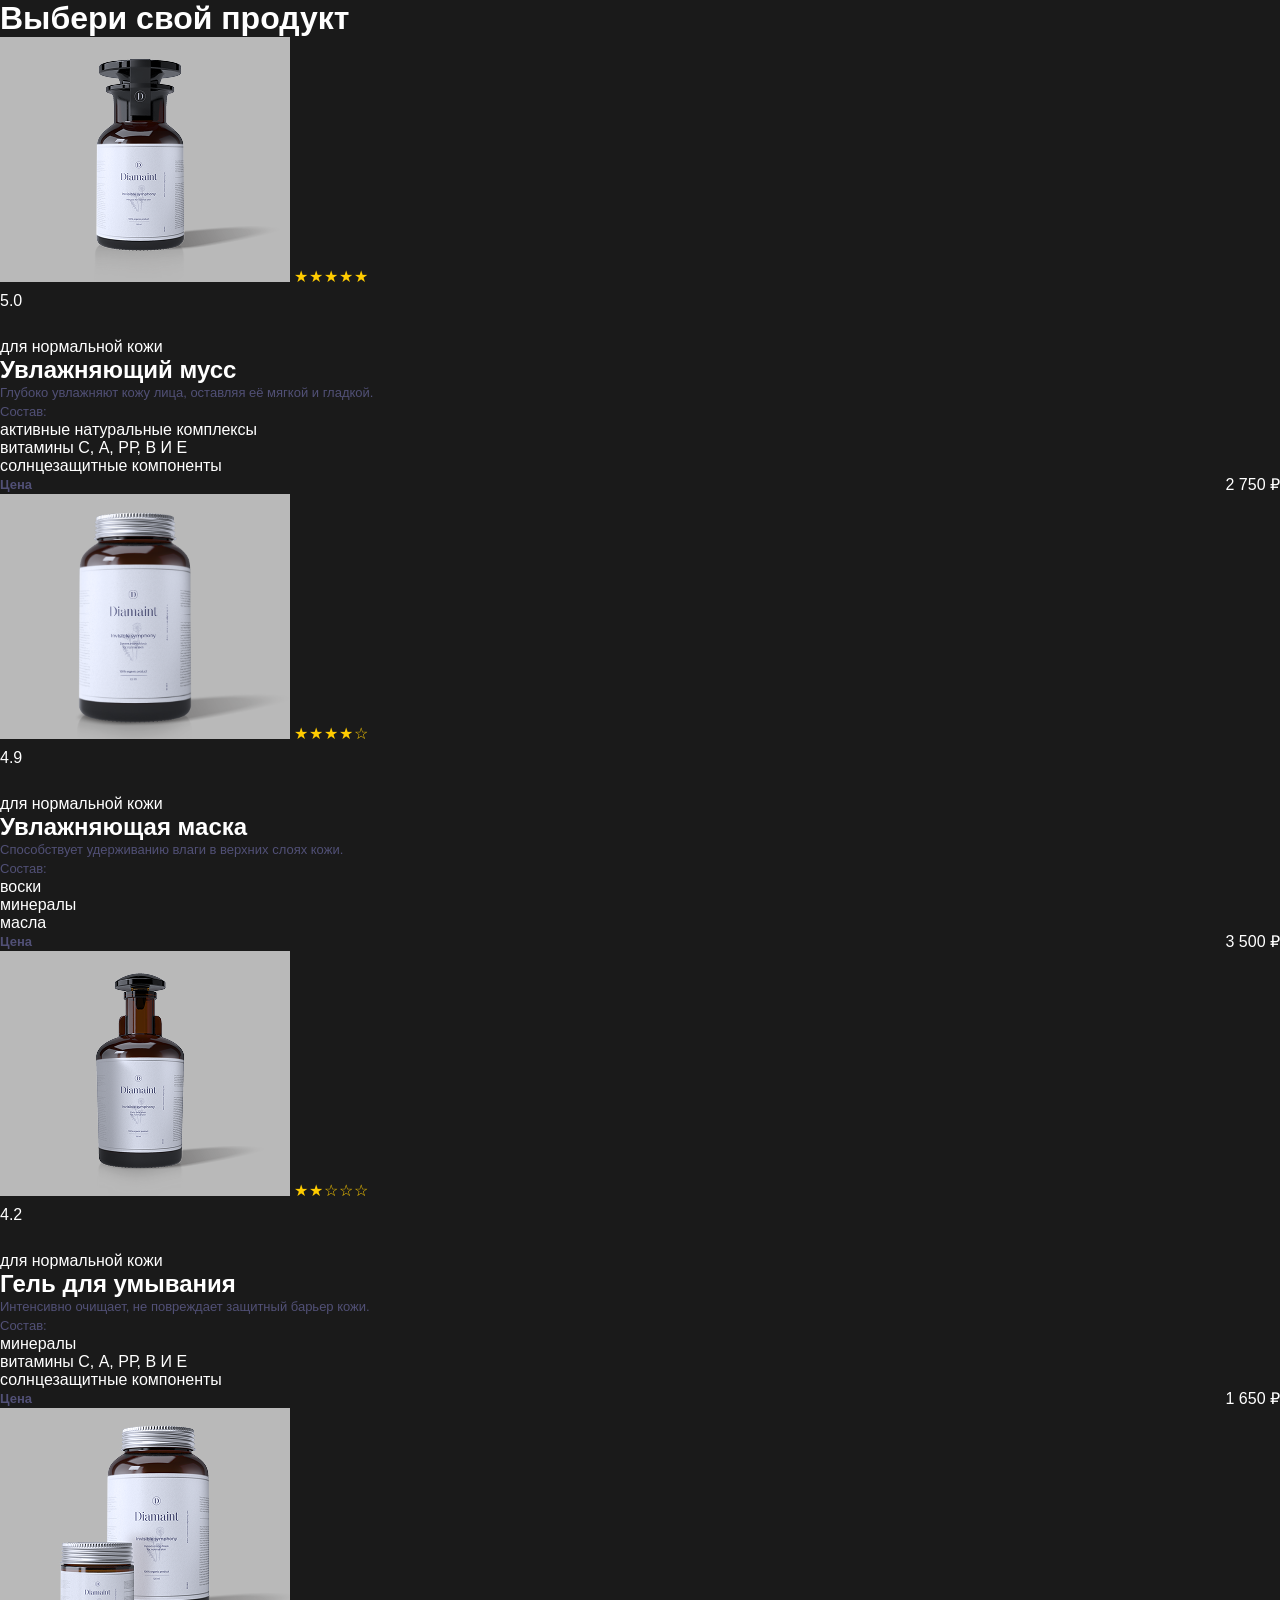
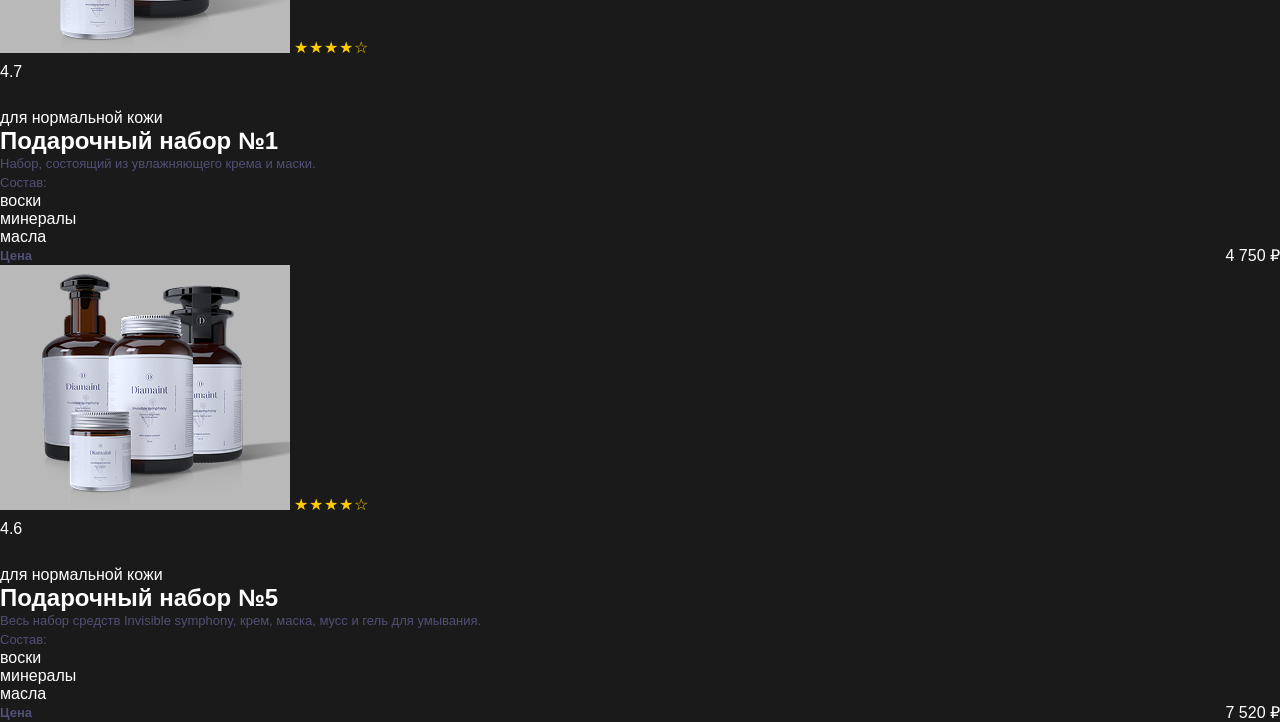
==== commit 585abe32: "Merge branch 'main' into feature/04-homework-extra" ====
--- a/index.html
+++ b/index.html
@@ -9,98 +9,124 @@
 </head>
 <body>
 
-  <!-- Здесь по заданию должен быть основной контент страницы -->
-  <main>
-    <button type="button" class="btn-primary" id="openModalBtn">Регистрация</button>
-  </main>
+<div class="main-container">
 
-  <div class="overlay" id="overlay"></div>
+<h1 class="title">Выбери свой продукт </h1>
 
-  <div class="modal" id="registerModal">
-    <button type="button" class="modal__close" id="closeModalBtn" aria-label="Закрыть">&times;</button>
-    <h2 class="modal__title">Регистрация</h2>
+<ul class="products-list">
+    
+    <li class="product-card">
+        <img src="img/musse.png.png"class="product-image" alt="Товар Увлажняющий мус"/>
+          <span class="stars">★★★★★</span>
+        <span class="rating-number">5.0</span>
+        <br>
+        <span>для нормальной кожи </span>
+        <h2>Увлажняющий мусс</h2>
+        <p class="main-text description">Глубоко увлажняют кожу лица, оставляя её мягкой и гладкой.</p>
+        <span class="main-text compound">Состав:</span>
+    <ul class="composition-list">
+        <li>активные натуральные комплексы</li>
+        <li>витамины С, А, РР, В И Е</li>
+        <li>солнцезащитные компоненты</li>
 
-    <form class="register-form" id="registerForm" novalidate>
+    </ul>
+    <div class="product-price-block">
+        <b class="main-text price">Цена</b>
+        <span>2 750 ₽</span>
+    </div>   
+    </li>
 
-      <label for="firstName">Имя</label>
-      <input type="text" id="firstName" name="firstName" placeholder="Введите имя" required>
 
-      <label for="lastName">Фамилия</label>
-      <input type="text" id="lastName" name="lastName" placeholder="Введите фамилию" required>
 
-      <label for="birthDate">Дата рождения</label>
-      <input type="date" id="birthDate" name="birthDate" required>
+     
+    <li class="product-card">
+        <img src="img/mask.png.png" class="product-image" alt="Товар Увлажняющий мус" />
+        <span class="stars">★★★★☆</span>
+        <span class="rating-number">4.9</span>
+         <br>
+        <span>для нормальной кожи </span>
+        <h2>Увлажняющая маска</h2>
+        <p class="main-text description" >Способствует удерживанию влаги в верхних слоях кожи.</p>
+        <span class="main-text compound">Состав:</span>
+    <ul class="composition-list">
+        <li>воски</li>
+        <li>минералы </li>
+        <li>масла</li>
+    </ul>
+     <div class="product-price-block">
+        <b class="main-text price">Цена</b>
+        <span>3 500 ₽</span>
+    </div>    
+    </li>
+    
+    
+    <li class="product-card">
+        <img src="img/gel.png.png" class="product-image" alt="Товар Увлажняющий мус"/>
+        <span class="stars">★★☆☆☆</span>
+        <span class="rating-number">4.2</span>
+        <br>
+        <span>для нормальной кожи </span>
+        <h2>Гель для умывания</h2>
+        <p class="main-text description">Интенсивно очищает, не повреждает защитный барьер кожи.</p>
+        <span class="main-text compound">Состав:</span>
+    <ul class="composition-list">
+        <li>минералы</li>
+        <li>витамины С, А, РР, В И Е</li>
+        <li>солнцезащитные компоненты</li>
+    </ul>
+     <div class="product-price-block">
+        <b class="main-text price">Цена</b>
+        <span>1 650 ₽</span>
+    </div>     
+    </li>
 
-      <label for="login">Логин</label>
-      <input type="text" id="login" name="login" placeholder="Придумайте логин" minlength="3" required>
 
-      <label for="password">Пароль</label>
-      <input type="password" id="password" name="password" placeholder="Придумайте пароль" minlength="6" required>
 
-      <label for="passwordRepeat">Повторите пароль</label>
-      <input type="password" id="passwordRepeat" name="passwordRepeat" placeholder="Повторите пароль" minlength="6" required>
+     <li class="product-card">
+        <img src="img/gift-set-1.png.png" class="product-image" alt="Товар Увлажняющий мус"/>
+        <span class="stars">★★★★☆</span>
+        <span class="rating-number">4.7</span>
+        <br>
+        <span>для нормальной кожи </span>
+        <h2>Подарочный набор №1</h2>
+        <p class="main-text description">Набор, состоящий из увлажняющего крема и маски.</p>
+        <span class="main-text compound">Состав:</span>
+    <ul class="composition-list">
+        <li>воски</li>
+        <li>минералы</li>
+        <li>масла</li>
+    </ul>
+     <div class="product-price-block">
+        <b class="main-text price">Цена</b>
+        <span>4 750 ₽</span>
+    </div>     
+    </li>
 
-      <p class="register-form__error" id="registerError" role="alert"></p>
 
-      <button type="submit" class="btn-primary">Зарегистрироваться</button>
-    </form>
-  </div>
 
-  <footer class="footer">
-    <div class="footer__inner">
+      
+    <li class="product-card">
+        <img src="img/gift-set-5.png.png"class="product-image" alt="Товар Увлажняющий мус"/>
+        <span class="stars">★★★★☆</span>
+        <span class="rating-number">4.6</span>
+        <br>
+        <span>для нормальной кожи </span>
+        <h2>Подарочный набор №5</h2>
+        <p class="main-text description">Весь набор средств Invisible symphony, крем, маска, мусс и гель для умывания.</p>
+        <span class="main-text compound">Состав:</span>
+    <ul class="composition-list">
+        <li>воски</li>
+        <li>минералы</li>
+        <li>масла</li>
+    </ul>
+     <div class="product-price-block">
+        <b class="main-text price">Цена</b>
+        <span>7 520 ₽</span>
+     </div>    
+    </li>
 
-      <div class="footercol footerbrand">
-        <h2 class="footer__title">Product Cards</h2>
-        <p class="footer__text">У Нас Самые Лучшие Продукты Для Кожи!</p>
-        <nav class="footer__social" aria-label="Социальные сети">
-          <a href="#" class="footer__social-link" aria-label="Telegram">
-            <svg width="20" height="20" viewBox="0 0 24 24" fill="currentColor" aria-hidden="true">
-              <path d="M21.05 2.93 2.75 10.06c-1.25.5-1.24 1.2-.23 1.51l4.7 1.47 1.82 5.6c.22.6.11.85.75.85.5 0 .72-.23.99-.5l2.37-2.3 4.93 3.64c.9.5 1.55.24 1.78-.84l3.22-15.16c.34-1.33-.5-1.93-1.35-1.55Z"/>
-            </svg>
-          </a>
-          <a href="#" class="footer__social-link" aria-label="ВКонтакте">
-            <svg width="20" height="20" viewBox="0 0 24 24" fill="currentColor" aria-hidden="true">
-              <path d="M13.16 18.5c-6.2 0-9.75-4.26-9.9-11.35h3.13c.1 5.14 2.4 7.32 4.2 7.78v-7.78h2.96v4.48c1.78-.19 3.65-2.21 4.28-4.48h2.96c-.48 2.8-2.5 4.83-3.93 5.66 1.43.68 3.73 2.44 4.59 5.69h-3.25c-.68-2.16-2.4-3.84-4.65-4.06v4.06h-.39Z"/>
-            </svg>
-          </a>
-        </nav>
-      </div>
+</ul>
+</div>
 
-      <div class="footer__col footer__subscribe">
-        <h2 class="footertitle footertitle--center">Подпишись на наши акции:</h2>
-        <form class="subscribe-form" id="subscribeForm">
-          <label for="subscribeEmail" class="visually-hidden">Email</label>
-          <input
-            type="email"
-            id="subscribeEmail"
-            name="email"
-            class="subscribe-form__input"
-            placeholder="Введи Email..."
-            required
-          >
-          <span class="subscribe-form__divider" aria-hidden="true"></span>
-          <button type="submit" class="subscribe-form__button">Подписаться</button>
-        </form>
-        <p class="subscribe-form__error" id="subscribeError" role="alert"></p>
-      </div>
-<div class="footercol footerlinks">
-        <h2 class="footer__title">Быстрые ссылки</h2>
-        <nav aria-label="Быстрые ссылки">
-          <ul class="footer__list">
-            <li><a href="#">Главная</a></li>
-            <li><a href="#">Магазин</a></li>
-            <li><a href="#">Контакты</a></li>
-          </ul>
-        </nav>
-      </div>
-
-    </div>
-
-    <hr class="footer__divider">
-
-    <p class="footer__copy">www.product-cards.com©all right reserve</p>
-  </footer>
-
-<script type="module" src="/homework-11.js"></script>
 </body>
 </html>
--- a/style.css
+++ b/style.css
@@ -13,6 +13,12 @@
 main {
   padding: 60px 40px;
 }
+.stars {
+     
+     color: #ffcc00; 
+     letter-spacing: 1px;
+}
+.product-card {
 
 .visually-hidden {
   position: absolute;
@@ -165,15 +171,30 @@
   color: #aaa;
   margin: 0;
 }
-
-@media (max-width: 700px) {
-  .footer__inner {
-    grid-template-columns: 1fr;
-    text-align: center;
-  }
-
-  .footer__brand,
-  .footer__links {
+.product-image {
+    width: 290px;
+}
+  .products-list .product-card:first-child {
+  background-color: #f8f5e4; /* Нежный кремовый/золотистый фон */
+  border: 2px solid #dfb300; /* Красивая золотая рамка */
+  box-shadow: 0 10px 30px rgba(0, 0, 0, 25);
+}
+.products-list .product-card:first-child h2 {
+  color: #b58900; 
+}
+.product-card {
+   transition: transform 0.3s ease, box-shadow 0.3s ease, border-color 0.3s ease;
+   cursor: pointer;
+}
+.product-card:hover {
+  transform: translateY(-30px); /* Карточка плавно приподнимается вверх */
+  box-shadow: 0 14px 28px rgba(16, 16, 16, 0.19); /* Тень становится объемнее */
+}
+.product-price-block {
+    margin-top: auto;
+    display: flex;
+    flex-direction: row;
+    justify-content: space-between;
     align-items: center;
   }
 
@@ -186,17 +207,18 @@
   }
 }
 
-
-
-.btn-primary {
-  background: #2f6fed;
-  color: #fff;
-  border: none;
-  padding: 12px 24px;
-  border-radius: 6px;
-  font-size: 14px;
-  font-weight: 600;
-  cursor: pointer;
+.rating-number {
+  display: flex; /* Включаем Flexbox */
+  align-items: center; /* Выравниваем звездочки и цифру по центру вертикали */
+  margin-top: 6px; /* Небольшой отступ сверху от h2 */
+  margin-bottom: 10px; /* Небольшой отступ снизу до описания */
+  font-size: 16px; /* Настройка размера текста */
+}
+
+.main-text {
+     color: rgba(81, 80, 118, 1);
+     font-size: 13px; 
+     line-height: 18px;
 }
 
 .btn-primary:hover {
